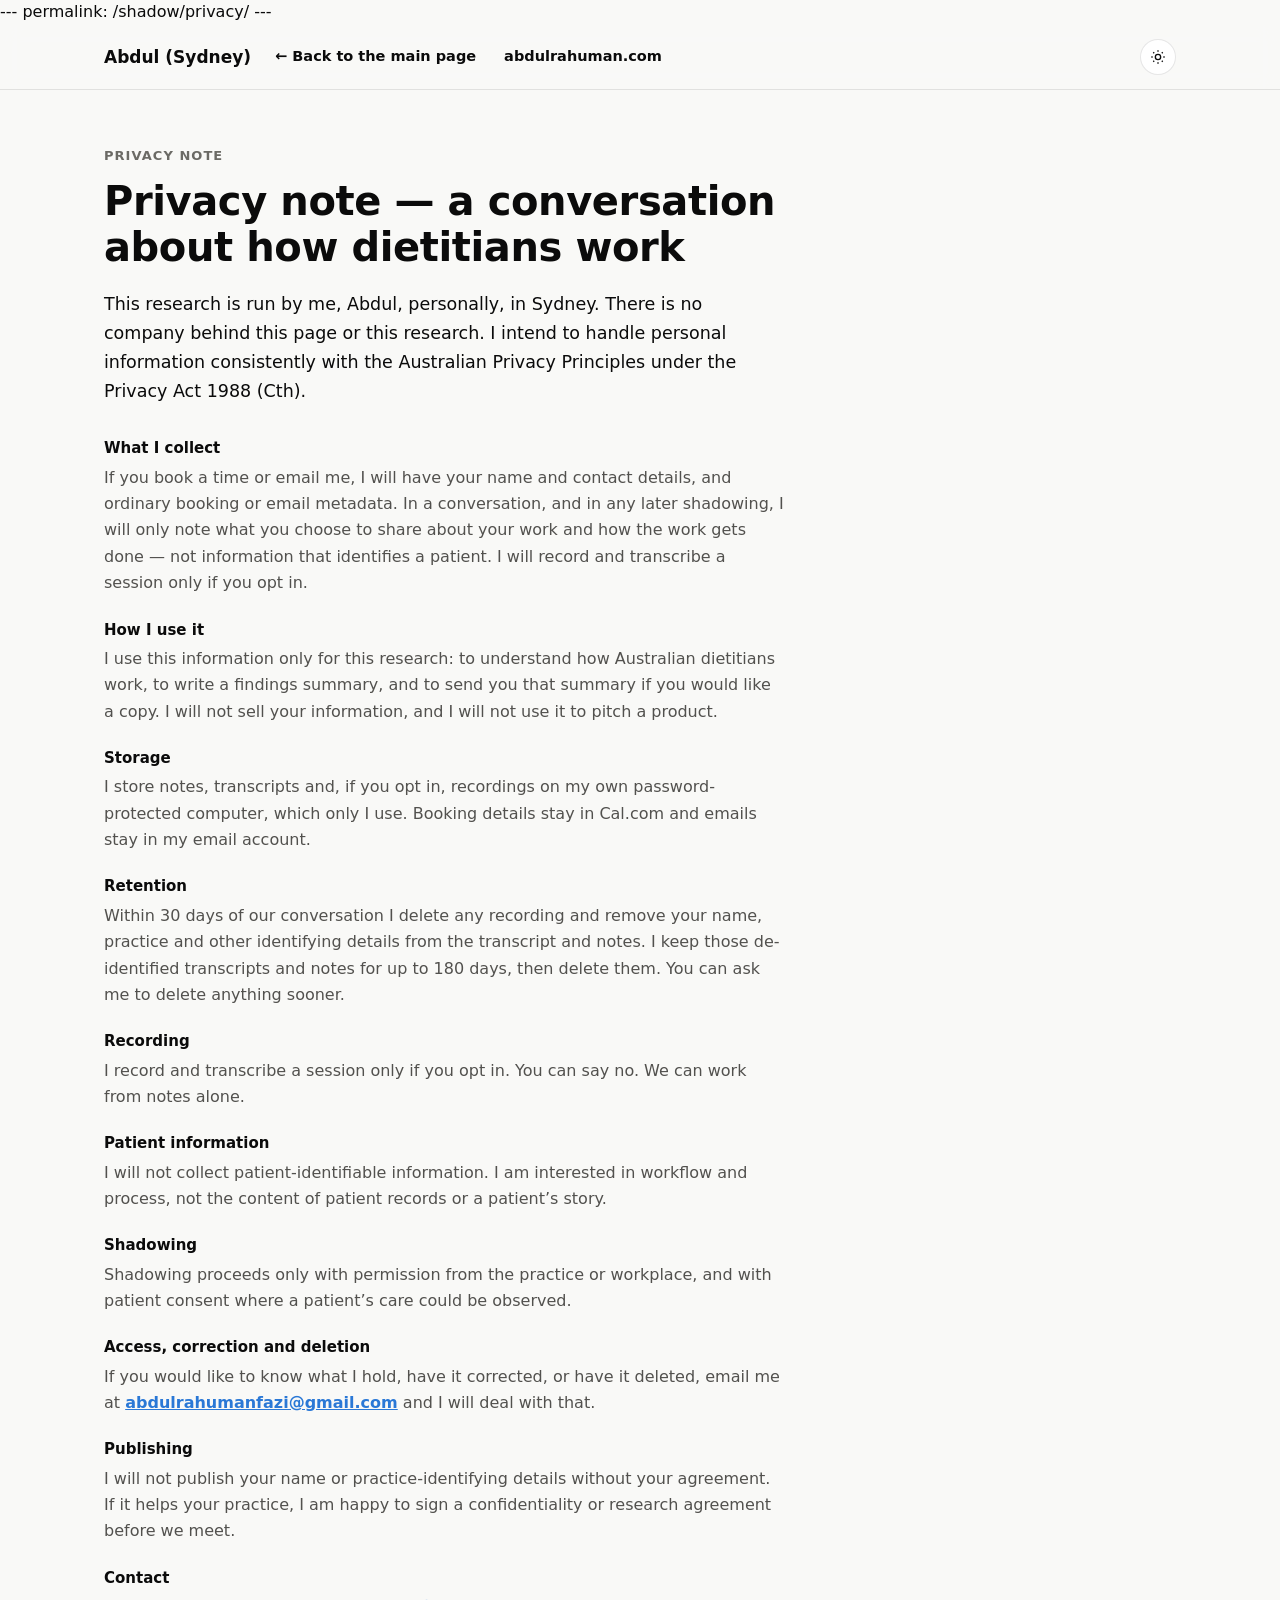
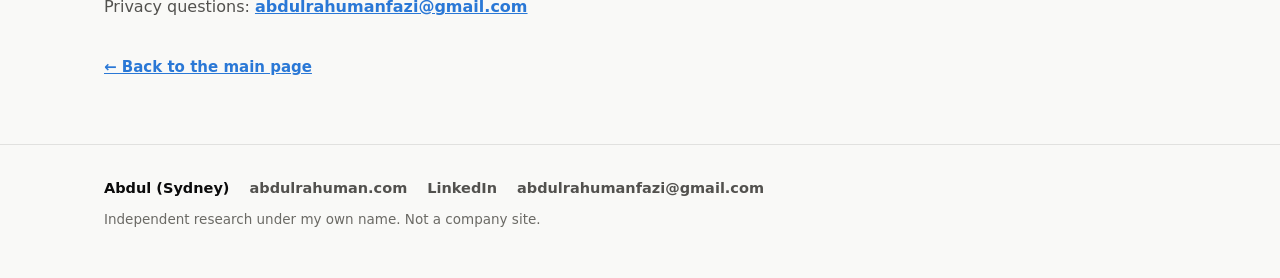
==== shadow-privacy.html @ 9dc4b0a1 "Repurpose /shadow/ for Australian dietitian research; add /shadow/privacy/ Learning-only conversatio" ====
---
permalink: /shadow/privacy/
---
<!doctype html>
<html lang="en-AU">
<head>
<meta charset="UTF-8">
<meta name="viewport" content="width=device-width, initial-scale=1">
<title>Privacy note &mdash; a conversation about how dietitians work</title>
<meta name="description" content="How Abdul (Sydney) handles personal information in his research conversations with Australian dietitians, under the Australian Privacy Principles.">
<link rel="canonical" href="https://abdulrahuman.com/shadow/privacy/">
<meta name="robots" content="noindex">
<link rel="icon" href="data:image/svg+xml,%3Csvg%20xmlns%3D%27http%3A//www.w3.org/2000/svg%27%20viewBox%3D%270%200%2032%2032%27%3E%3Crect%20width%3D%2732%27%20height%3D%2732%27%20rx%3D%277%27%20fill%3D%27%232a78d6%27/%3E%3Ctext%20x%3D%2716%27%20y%3D%2723%27%20font-family%3D%27system-ui%2C-apple-system%2CSegoe%20UI%2Csans-serif%27%20font-size%3D%2717%27%20font-weight%3D%27700%27%20fill%3D%27%23ffffff%27%20text-anchor%3D%27middle%27%3EAR%3C/text%3E%3C/svg%3E">
<link rel="stylesheet" href="/styles.css">
<style>
.skip-link {
  position: absolute; left: 16px; top: -64px; z-index: 200;
  background: var(--text-primary); color: var(--page-plane);
  padding: 10px 16px; border-radius: 100px; font-size: 14px; font-weight: 600; text-decoration: none;
}
.skip-link:focus { top: 12px; }
a:focus-visible, button:focus-visible { outline: 3px solid var(--series-blue); outline-offset: 3px; border-radius: 6px; }
main:focus { outline: none; }
@media (max-width: 640px) { .wrap { padding: 0 16px; } }
@media (prefers-reduced-motion: reduce) { html { scroll-behavior: auto; } .nav-links { transition: none; } }

.note { padding: 56px 0 64px; }
@media (max-width: 640px) { .note { padding: 36px 0 48px; } }
.note h1 { font-size: clamp(28px, 4.4vw, 40px); line-height: 1.15; max-width: 720px; margin: 0 0 20px; text-wrap: balance; }
.note .intro { font-size: 17.5px; line-height: 1.65; color: var(--text-primary); max-width: 680px; margin: 0 0 32px; }
.note dl { margin: 0; display: grid; gap: 22px; max-width: 680px; }
.note dt { font-size: 15px; font-weight: 650; color: var(--text-primary); margin: 0 0 4px; }
.note dd { margin: 0; font-size: 16px; line-height: 1.65; color: var(--text-secondary); }
.note a { color: var(--series-blue); font-weight: 600; }
.note .back { margin: 36px 0 0; font-size: 15px; }

.site-footer { border-top: 1px solid var(--border); padding: 32px 0 48px; }
.site-footer ul { list-style: none; margin: 0 0 10px; padding: 0; display: flex; flex-wrap: wrap; gap: 8px 20px; font-size: 14.5px; }
.site-footer li { color: var(--text-primary); font-weight: 600; }
.site-footer a { color: var(--text-secondary); font-weight: 550; text-decoration: none; }
.site-footer a:hover { color: var(--text-primary); text-decoration: underline; }
.site-footer p { margin: 0; font-size: 13.5px; color: var(--text-muted); }
</style>
</head>
<body>

<a class="skip-link" href="#main">Skip to content</a>

<nav class="site-nav" aria-label="Main">
  <div class="wrap">
    <div style="display:flex; align-items:center; gap:24px;">
      <a href="https://abdulrahuman.com" class="nav-name">Abdul (Sydney)</a>
      <ul class="nav-links" id="navLinks">
        <li><a href="/shadow/">&larr; Back to the main page</a></li>
        <li><a href="https://abdulrahuman.com">abdulrahuman.com</a></li>
      </ul>
    </div>
    <div style="display:flex; align-items:center; gap:10px;">
      <button class="theme-toggle" id="themeToggle" type="button" aria-label="Toggle dark mode">
        <svg id="themeIconSun" viewBox="0 0 24 24" fill="none" stroke="currentColor" stroke-width="2" aria-hidden="true"><circle cx="12" cy="12" r="4"/><path d="M12 2v2M12 20v2M4.9 4.9l1.4 1.4M17.7 17.7l1.4 1.4M2 12h2M20 12h2M4.9 19.1l1.4-1.4M17.7 6.3l1.4-1.4"/></svg>
        <svg id="themeIconMoon" viewBox="0 0 24 24" fill="none" stroke="currentColor" stroke-width="2" style="display:none" aria-hidden="true"><path d="M21 12.8A9 9 0 1 1 11.2 3 7 7 0 0 0 21 12.8Z"/></svg>
      </button>
      <button class="nav-toggle" id="navToggle" type="button" aria-label="Menu" aria-expanded="false" aria-controls="navLinks">
        <svg width="22" height="22" viewBox="0 0 24 24" fill="none" stroke="currentColor" stroke-width="2" aria-hidden="true"><path d="M4 7h16M4 12h16M4 17h16"/></svg>
      </button>
    </div>
  </div>
</nav>

<main id="main" tabindex="-1">
  <article class="note">
    <div class="wrap">
      <p class="eyebrow">Privacy note</p>
      <h1>Privacy note &mdash; a conversation about how dietitians work</h1>
      <p class="intro">This research is run by me, Abdul, personally, in Sydney. There is no company behind this page or this research. I intend to handle personal information consistently with the Australian Privacy Principles under the Privacy Act 1988 (Cth).</p>
      <dl>
        <div>
          <dt>What I collect</dt>
          <dd>If you book a time or email me, I will have your name and contact details, and ordinary booking or email metadata. In a conversation, and in any later shadowing, I will only note what you choose to share about your work and how the work gets done &mdash; not information that identifies a patient. I will record and transcribe a session only if you opt in.</dd>
        </div>
        <div>
          <dt>How I use it</dt>
          <dd>I use this information only for this research: to understand how Australian dietitians work, to write a findings summary, and to send you that summary if you would like a copy. I will not sell your information, and I will not use it to pitch a product.</dd>
        </div>
        <div>
          <dt>Storage</dt>
          <dd>I store notes, transcripts and, if you opt in, recordings on my own password-protected computer, which only I use. Booking details stay in Cal.com and emails stay in my email account.</dd>
        </div>
        <div>
          <dt>Retention</dt>
          <dd>Within 30 days of our conversation I delete any recording and remove your name, practice and other identifying details from the transcript and notes. I keep those de-identified transcripts and notes for up to 180 days, then delete them. You can ask me to delete anything sooner.</dd>
        </div>
        <div>
          <dt>Recording</dt>
          <dd>I record and transcribe a session only if you opt in. You can say no. We can work from notes alone.</dd>
        </div>
        <div>
          <dt>Patient information</dt>
          <dd>I will not collect patient-identifiable information. I am interested in workflow and process, not the content of patient records or a patient&rsquo;s story.</dd>
        </div>
        <div>
          <dt>Shadowing</dt>
          <dd>Shadowing proceeds only with permission from the practice or workplace, and with patient consent where a patient&rsquo;s care could be observed.</dd>
        </div>
        <div>
          <dt>Access, correction and deletion</dt>
          <dd>If you would like to know what I hold, have it corrected, or have it deleted, email me at <a href="mailto:abdulrahumanfazi@gmail.com">abdulrahumanfazi@gmail.com</a> and I will deal with that.</dd>
        </div>
        <div>
          <dt>Publishing</dt>
          <dd>I will not publish your name or practice-identifying details without your agreement. If it helps your practice, I am happy to sign a confidentiality or research agreement before we meet.</dd>
        </div>
        <div>
          <dt>Contact</dt>
          <dd>Privacy questions: <a href="mailto:abdulrahumanfazi@gmail.com">abdulrahumanfazi@gmail.com</a></dd>
        </div>
      </dl>
      <p class="back"><a href="/shadow/">&larr; Back to the main page</a></p>
    </div>
  </article>
</main>

<footer class="site-footer">
  <div class="wrap">
    <ul>
      <li>Abdul (Sydney)</li>
      <li><a href="https://abdulrahuman.com">abdulrahuman.com</a></li>
      <li><a href="https://linkedin.com/in/MAbdulRahuman">LinkedIn</a></li>
      <li><a href="mailto:abdulrahumanfazi@gmail.com">abdulrahumanfazi@gmail.com</a></li>
    </ul>
    <p>Independent research under my own name. Not a company site.</p>
  </div>
</footer>

<script src="/script.js"></script>
<script>
  (function () {
    var toggle = document.getElementById('navToggle');
    var links = document.getElementById('navLinks');
    if (!toggle || !links) return;
    function sync() { toggle.setAttribute('aria-expanded', links.classList.contains('open') ? 'true' : 'false'); }
    new MutationObserver(sync).observe(links, { attributes: true, attributeFilter: ['class'] });
    document.addEventListener('keydown', function (e) {
      if (e.key === 'Escape' && links.classList.contains('open')) { links.classList.remove('open'); toggle.focus(); }
    });
  })();
</script>
</body>
</html>
---- styles.css ----
/* ---------------------------------------------------------
   Design tokens
--------------------------------------------------------- */
:root {
  color-scheme: light;
  --surface-1:      #fcfcfb;
  --page-plane:     #f9f9f7;
  --surface-raised: #ffffff;
  --text-primary:   #0b0b0b;
  --text-secondary: #52514e;
  --text-muted:     #6b6a65;
  --gridline:       #e1e0d9;
  --baseline:       #c3c2b7;
  --border:         rgba(11,11,11,0.10);
  --success:        #006300;

  --series-blue:    #2a78d6;
  --series-orange:  #eb6834;
  --series-aqua:    #1baf7a;
  --series-yellow:  #eda100;
  --series-magenta: #e87ba4;
  --series-violet:  #4a3aa7;

  --seq-100: #cde2fb;
  --seq-300: #6da7ec;
  --seq-450: #2a78d6;
  --seq-600: #184f95;

  --radius-sm: 6px;
  --radius-md: 12px;
  --radius-lg: 20px;
  --max-width: 1120px;

  --font-sans: system-ui, -apple-system, "Segoe UI", sans-serif;
}

@media (prefers-color-scheme: dark) {
  :root:where(:not([data-theme="light"])) {
    color-scheme: dark;
    --surface-1:      #1a1a19;
    --page-plane:     #0d0d0d;
    --surface-raised: #202020;
    --text-primary:   #ffffff;
    --text-secondary: #c3c2b7;
    --text-muted:     #898781;
    --gridline:       #2c2c2a;
    --baseline:       #383835;
    --border:         rgba(255,255,255,0.10);
    --success:        #0ca30c;

    --series-blue:    #3987e5;
    --series-orange:  #d95926;
    --series-aqua:    #199e70;
    --series-yellow:  #c98500;
    --series-magenta: #d55181;
    --series-violet:  #9085e9;

    --seq-100: #184f95;
    --seq-300: #256abf;
    --seq-450: #3987e5;
    --seq-600: #9ec5f4;
  }
}

:root[data-theme="dark"] {
  color-scheme: dark;
  --surface-1:      #1a1a19;
  --page-plane:     #0d0d0d;
  --surface-raised: #202020;
  --text-primary:   #ffffff;
  --text-secondary: #c3c2b7;
  --text-muted:     #898781;
  --gridline:       #2c2c2a;
  --baseline:       #383835;
  --border:         rgba(255,255,255,0.10);
  --success:        #0ca30c;

  --series-blue:    #3987e5;
  --series-orange:  #d95926;
  --series-aqua:    #199e70;
  --series-yellow:  #c98500;
  --series-magenta: #d55181;
  --series-violet:  #9085e9;

  --seq-100: #184f95;
  --seq-300: #256abf;
  --seq-450: #3987e5;
  --seq-600: #9ec5f4;
}

/* ---------------------------------------------------------
   Base
--------------------------------------------------------- */
* { box-sizing: border-box; }
html { scroll-behavior: smooth; }

body {
  margin: 0;
  font-family: var(--font-sans);
  background: var(--page-plane);
  color: var(--text-primary);
  line-height: 1.55;
  -webkit-font-smoothing: antialiased;
}

img, svg { max-width: 100%; display: block; }

a { color: inherit; }

.wrap {
  max-width: var(--max-width);
  margin: 0 auto;
  padding: 0 24px;
}

section { padding: 96px 0; }
#impact { padding-top: 48px; }
@media (max-width: 640px) {
  section { padding: 64px 0; }
  #impact { padding-top: 32px; }
}

.eyebrow {
  font-size: 13px;
  font-weight: 600;
  letter-spacing: 0.08em;
  text-transform: uppercase;
  color: var(--text-muted);
  margin: 0 0 12px;
}

h1, h2, h3, h4 { font-family: var(--font-sans); font-weight: 650; margin: 0; letter-spacing: -0.01em; }
h2 { font-size: clamp(28px, 4vw, 38px); }
h3 { font-size: 22px; }

p { color: var(--text-secondary); }

.section-head {
  max-width: 640px;
  margin: 0 0 48px;
}
.section-head p { margin-top: 12px; font-size: 17px; }

/* ---------------------------------------------------------
   Nav
--------------------------------------------------------- */
.site-nav {
  position: sticky;
  top: 0;
  z-index: 100;
  background: color-mix(in srgb, var(--page-plane) 88%, transparent);
  backdrop-filter: blur(10px);
  border-bottom: 1px solid var(--border);
}
.site-nav .wrap {
  display: flex;
  align-items: center;
  justify-content: space-between;
  height: 64px;
}
.nav-name {
  font-weight: 700;
  font-size: 17px;
  text-decoration: none;
}
.nav-links {
  display: flex;
  align-items: center;
  gap: 28px;
  list-style: none;
  margin: 0;
  padding: 0;
}
.nav-links a {
  text-decoration: none;
  font-size: 14.5px;
  font-weight: 550;
  color: var(--text-primary);
  transition: opacity .15s ease;
}
.nav-links a:hover { opacity: 0.65; }
.nav-cta {
  border: 1px solid var(--border);
  padding: 8px 16px;
  border-radius: 100px;
  font-size: 14px;
  font-weight: 550;
  text-decoration: none;
  color: var(--text-primary) !important;
}
.theme-toggle {
  border: 1px solid var(--border);
  background: var(--surface-raised);
  width: 36px;
  height: 36px;
  border-radius: 100px;
  display: flex;
  align-items: center;
  justify-content: center;
  cursor: pointer;
  color: var(--text-primary);
}
.theme-toggle svg { width: 16px; height: 16px; }
.nav-toggle {
  display: none;
  background: none;
  border: none;
  color: var(--text-primary);
  cursor: pointer;
}
@media (max-width: 760px) {
  .nav-links { position: fixed; top: 64px; left: 0; right: 0; flex-direction: column; align-items: flex-start;
    background: var(--surface-1); border-bottom: 1px solid var(--border); padding: 20px 24px 28px; gap: 18px;
    transform: translateY(-8px); opacity: 0; pointer-events: none; transition: all .18s ease; }
  .nav-links.open { transform: translateY(0); opacity: 1; pointer-events: auto; }
  .nav-toggle { display: block; }
}

/* ---------------------------------------------------------
   Hero
--------------------------------------------------------- */
.hero { padding: 88px 0 32px; }
.hero-kicker {
  display: inline-flex;
  align-items: center;
  gap: 8px;
  font-size: 13px;
  font-weight: 600;
  color: var(--series-blue);
  background: color-mix(in srgb, var(--series-blue) 12%, transparent);
  padding: 6px 12px;
  border-radius: 100px;
  margin-bottom: 24px;
}
.hero-greeting {
  font-size: 17px;
  color: var(--text-secondary);
  margin: 0 0 8px;
}
.hero h1 {
  font-size: clamp(34px, 5.4vw, 56px);
  line-height: 1.08;
  max-width: 900px;
}
.hero .lede {
  font-size: 19px;
  max-width: 660px;
  margin: 22px 0 0;
}
.hero-actions { display: flex; gap: 12px; margin-top: 32px; flex-wrap: wrap; }
.btn {
  display: inline-flex;
  align-items: center;
  gap: 8px;
  padding: 12px 22px;
  border-radius: 100px;
  font-size: 15px;
  font-weight: 600;
  text-decoration: none;
  border: 1px solid transparent;
  cursor: pointer;
}
.btn-primary { background: var(--text-primary); color: var(--page-plane); }
.btn-secondary { border-color: var(--border); color: var(--text-primary); }

/* ---------------------------------------------------------
   Stat tiles (impact grid)
--------------------------------------------------------- */
.stat-grid {
  display: grid;
  grid-template-columns: repeat(3, 1fr);
  gap: 16px;
}
@media (max-width: 900px) { .stat-grid { grid-template-columns: repeat(2, 1fr); } }
@media (max-width: 560px) { .stat-grid { grid-template-columns: 1fr; } }

.stat-tile {
  background: var(--surface-1);
  border: 1px solid var(--border);
  border-radius: var(--radius-md);
  padding: 24px;
}
.stat-tile .label { font-size: 13.5px; color: var(--text-secondary); margin: 0 0 10px; }
.stat-tile .value { font-size: 32px; font-weight: 650; letter-spacing: -0.01em; }
.stat-tile .delta { font-size: 13.5px; margin-top: 8px; display: flex; align-items: center; gap: 5px; }
.stat-tile .delta.up { color: var(--success); }
.stat-tile .delta svg { width: 12px; height: 12px; }
.stat-tile .context { font-size: 13px; color: var(--text-muted); margin-top: 6px; }

/* ---------------------------------------------------------
   Case studies
--------------------------------------------------------- */
.case {
  border-top: 1px solid var(--border);
}
.case-head {
  display: flex;
  justify-content: space-between;
  align-items: flex-end;
  gap: 24px;
  flex-wrap: wrap;
  margin-bottom: 40px;
}
.case-head .tag {
  font-size: 13px;
  color: var(--text-muted);
}
.case-grid {
  display: grid;
  grid-template-columns: 1.1fr 0.9fr;
  gap: 56px;
  align-items: start;
}
@media (max-width: 900px) {
  .case-grid { grid-template-columns: 1fr; gap: 40px; }
}
.case-narrative p { font-size: 16.5px; }
.case-narrative h4 { font-size: 15px; margin: 28px 0 10px; color: var(--text-primary); }
.case-narrative ul { margin: 0; padding-left: 20px; color: var(--text-secondary); }
.case-narrative li { margin-bottom: 10px; font-size: 15.5px; }

.chart-card {
  background: var(--surface-1);
  border: 1px solid var(--border);
  border-radius: var(--radius-lg);
  padding: 24px 24px 18px;
}
.chart-card + .chart-card { margin-top: 16px; }
.chart-title { font-size: 14px; font-weight: 600; margin-bottom: 2px; }
.chart-sub { font-size: 12.5px; color: var(--text-muted); margin-bottom: 14px; }
.chart-legend { display: flex; gap: 16px; margin-top: 10px; flex-wrap: wrap; }
.chart-legend .key { display: flex; align-items: center; gap: 6px; font-size: 12.5px; color: var(--text-secondary); }
.chart-legend .swatch { width: 10px; height: 10px; border-radius: 3px; }

.mini-charts { display: grid; grid-template-columns: 1fr 1fr; gap: 12px; }
@media (max-width: 520px) { .mini-charts { grid-template-columns: 1fr; } }

.milestone-row { display: flex; justify-content: space-between; margin-top: 10px; }
.milestone { text-align: center; flex: 1; }
.milestone .m-val { font-size: 15px; font-weight: 650; }
.milestone .m-lbl { font-size: 11px; color: var(--text-muted); margin-top: 2px; }

/* ---------------------------------------------------------
   Testimonials & recognition
--------------------------------------------------------- */
.testimonial-grid {
  display: grid;
  grid-template-columns: repeat(2, 1fr);
  gap: 20px;
  margin-top: 8px;
}
@media (max-width: 760px) { .testimonial-grid { grid-template-columns: 1fr; } }

.testimonial-card {
  border: 1px solid var(--border);
  border-radius: var(--radius-md);
  padding: 24px;
  background: var(--surface-1);
  display: flex;
  flex-direction: column;
}
.testimonial-card .quote {
  font-size: 15.5px;
  color: var(--text-primary);
  margin: 0 0 16px;
  flex: 1;
  line-height: 1.5;
}
.testimonial-card .quote::before { content: "\201C"; }
.testimonial-card .quote::after { content: "\201D"; }
.testimonial-card .attribution { font-size: 13.5px; color: var(--text-secondary); font-weight: 600; }
.testimonial-card .attribution .role { font-weight: 400; color: var(--text-muted); display: block; margin-top: 2px; }
.testimonial-card .source {
  font-size: 11px;
  color: var(--text-muted);
  margin-top: 12px;
  text-transform: uppercase;
  letter-spacing: .05em;
}

.rating-strip {
  display: flex;
  gap: 16px;
  margin: 28px 0 40px;
  flex-wrap: wrap;
}
.rating-chip {
  display: flex;
  align-items: center;
  gap: 10px;
  border: 1px solid var(--border);
  border-radius: 100px;
  padding: 8px 16px 8px 14px;
  font-size: 13.5px;
  color: var(--text-secondary);
}
.rating-chip .stars { color: var(--series-yellow); font-size: 13px; letter-spacing: 1px; }
.rating-chip strong { font-weight: 650; color: var(--text-primary); }

/* ---------------------------------------------------------
   Additional impact / smaller cards
--------------------------------------------------------- */
.impact-grid {
  display: grid;
  grid-template-columns: repeat(2, 1fr);
  gap: 20px;
}
@media (max-width: 760px) { .impact-grid { grid-template-columns: 1fr; } }
.impact-card {
  border: 1px solid var(--border);
  border-radius: var(--radius-md);
  padding: 24px;
  background: var(--surface-1);
}
.impact-card .eyebrow { margin-bottom: 8px; font-size: 12px; }
.impact-card h4 { font-size: 17px; margin-bottom: 8px; }
.impact-card p { font-size: 15px; margin: 0; }

.stack {
  display: flex;
  align-items: center;
  flex-wrap: wrap;
  gap: 8px;
  margin-top: 28px;
}
.stack-label {
  font-size: 12.5px;
  font-weight: 600;
  color: var(--text-muted);
  white-space: nowrap;
}
.stack-tags { display: flex; flex-wrap: wrap; gap: 6px; }
.stack-tag {
  display: inline-flex;
  align-items: center;
  padding: 4px 10px;
  border-radius: 100px;
  border: 1px solid var(--border);
  background: var(--surface-raised);
  font-size: 12.5px;
  color: var(--text-secondary);
}

/* ---------------------------------------------------------
   Career arc timeline
--------------------------------------------------------- */
.timeline {
  position: relative;
  padding-left: 28px;
  border-left: 2px solid var(--gridline);
}
.tl-item { position: relative; padding-bottom: 40px; }
.tl-item:last-child { padding-bottom: 0; }
.tl-item::before {
  content: "";
  position: absolute;
  left: -34px;
  top: 4px;
  width: 12px;
  height: 12px;
  border-radius: 50%;
  background: var(--series-blue);
  border: 2px solid var(--page-plane);
}
.tl-item .tl-period { font-size: 12.5px; color: var(--text-muted); font-weight: 600; letter-spacing: .02em; text-transform: uppercase; }
.tl-item h4 { font-size: 18px; margin: 6px 0 4px; }
.tl-item .tl-org { font-size: 14px; color: var(--text-secondary); margin-bottom: 8px; }
.tl-item p { font-size: 15px; margin: 0; }

/* ---------------------------------------------------------
   Leadership
--------------------------------------------------------- */
.leader-grid {
  display: grid;
  grid-template-columns: repeat(2, 1fr);
  gap: 20px;
}
@media (max-width: 760px) { .leader-grid { grid-template-columns: 1fr; } }
.leader-card {
  padding: 24px;
  border: 1px solid var(--border);
  border-radius: var(--radius-md);
}
.leader-card .num { font-size: 26px; font-weight: 650; }
.leader-card .lbl { font-size: 13.5px; color: var(--text-secondary); margin-top: 6px; }

/* ---------------------------------------------------------
   Footer / contact
--------------------------------------------------------- */
.contact {
  border-top: 1px solid var(--border);
  text-align: center;
}
.contact h2 { max-width: 560px; margin: 0 auto; }
.contact p { max-width: 480px; margin: 16px auto 0; font-size: 17px; }
.contact .hero-actions { justify-content: center; margin-top: 32px; }


/* ---------------------------------------------------------
   Scroll reveal
--------------------------------------------------------- */
.reveal { opacity: 0; transform: translateY(14px); transition: opacity .5s ease, transform .5s ease; }
.reveal.in { opacity: 1; transform: translateY(0); }
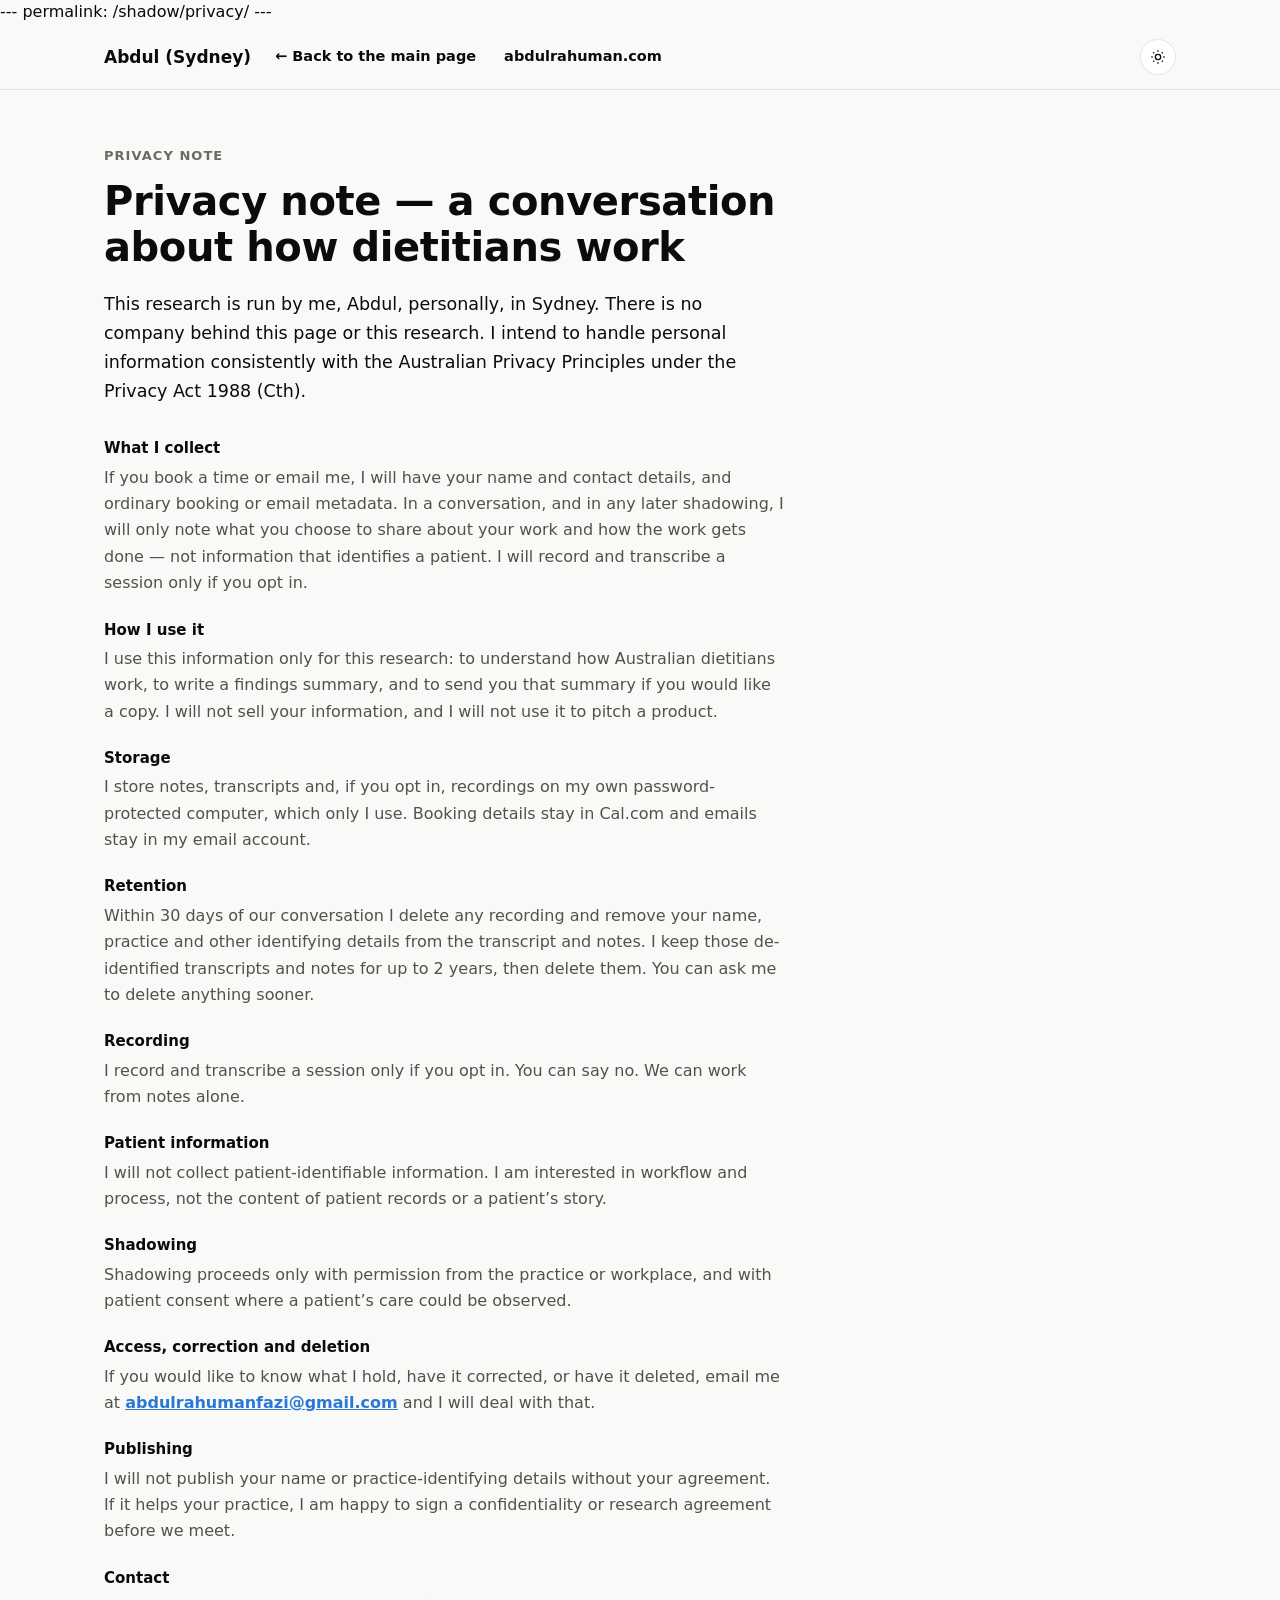
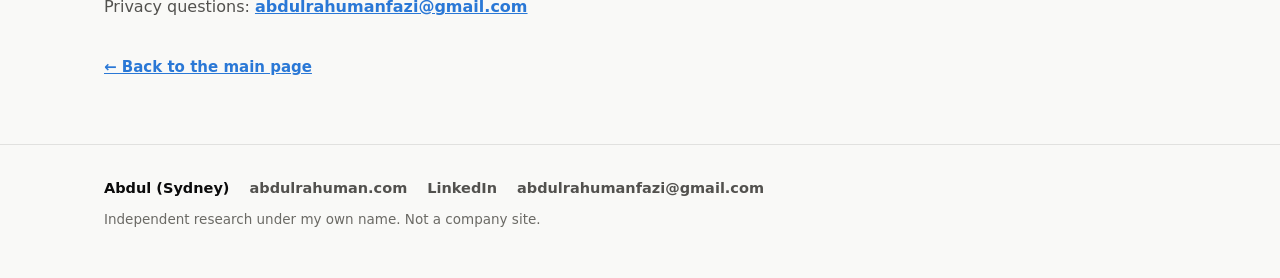
==== commit e2401473: "Fix /shadow/ hierarchy (v3.1) and set de-identified notes to 2 years - Hero: kicker, h1, bio, lede, " ====
--- a/shadow-privacy.html
+++ b/shadow-privacy.html
@@ -88,7 +88,7 @@
         </div>
         <div>
           <dt>Retention</dt>
-          <dd>Within 30 days of our conversation I delete any recording and remove your name, practice and other identifying details from the transcript and notes. I keep those de-identified transcripts and notes for up to 180 days, then delete them. You can ask me to delete anything sooner.</dd>
+          <dd>Within 30 days of our conversation I delete any recording and remove your name, practice and other identifying details from the transcript and notes. I keep those de-identified transcripts and notes for up to 2 years, then delete them. You can ask me to delete anything sooner.</dd>
         </div>
         <div>
           <dt>Recording</dt>
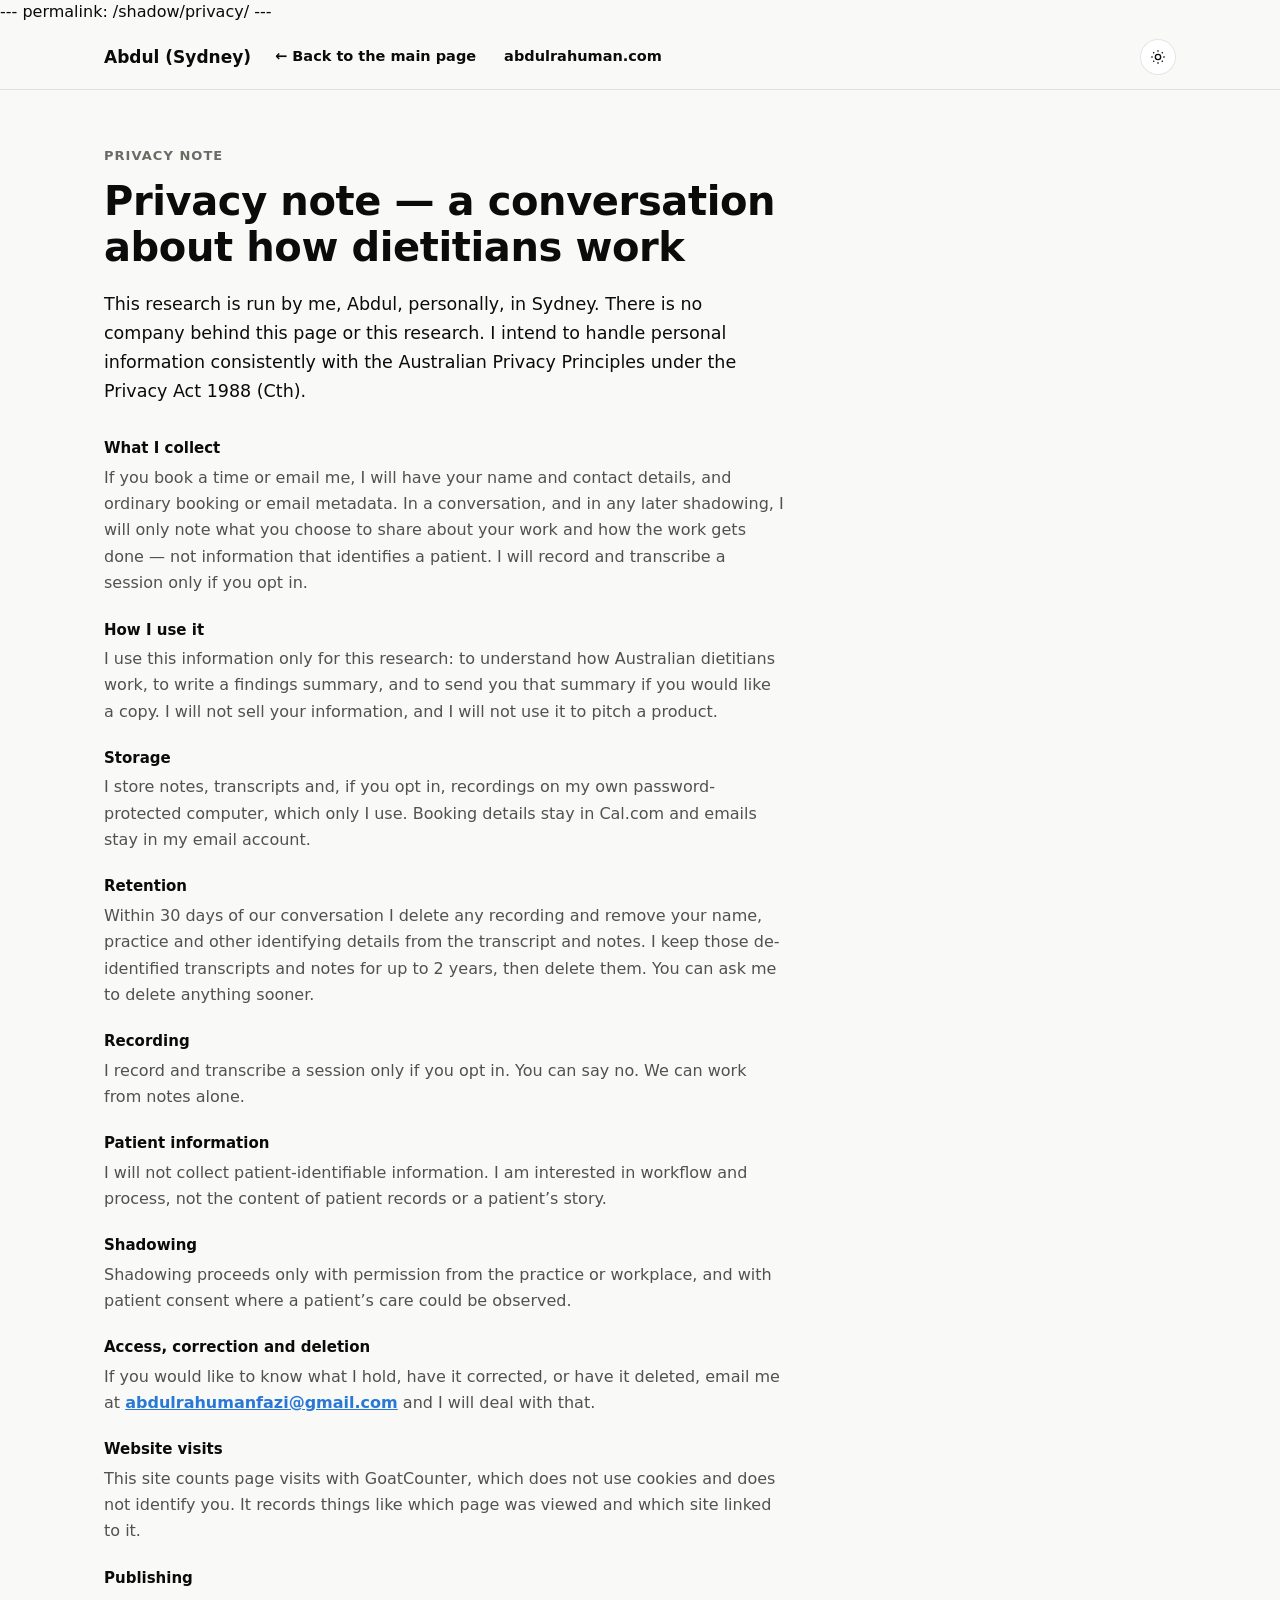
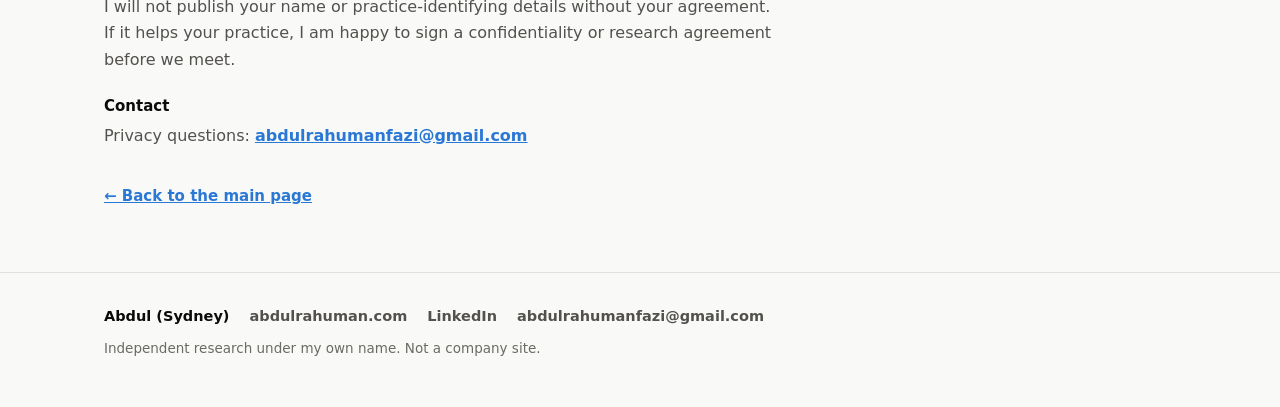
==== commit 35239b70: "Add GoatCounter (cookie-free) analytics and booking click counts - GoatCounter script on the homepag" ====
--- a/shadow-privacy.html
+++ b/shadow-privacy.html
@@ -107,6 +107,10 @@
           <dd>If you would like to know what I hold, have it corrected, or have it deleted, email me at <a href="mailto:abdulrahumanfazi@gmail.com">abdulrahumanfazi@gmail.com</a> and I will deal with that.</dd>
         </div>
         <div>
+          <dt>Website visits</dt>
+          <dd>This site counts page visits with GoatCounter, which does not use cookies and does not identify you. It records things like which page was viewed and which site linked to it.</dd>
+        </div>
+        <div>
           <dt>Publishing</dt>
           <dd>I will not publish your name or practice-identifying details without your agreement. If it helps your practice, I am happy to sign a confidentiality or research agreement before we meet.</dd>
         </div>
@@ -145,5 +149,7 @@
     });
   })();
 </script>
+<script data-goatcounter="https://abdulrahuman.goatcounter.com/count"
+        async src="https://gc.zgo.at/count.js"></script>
 </body>
 </html>
